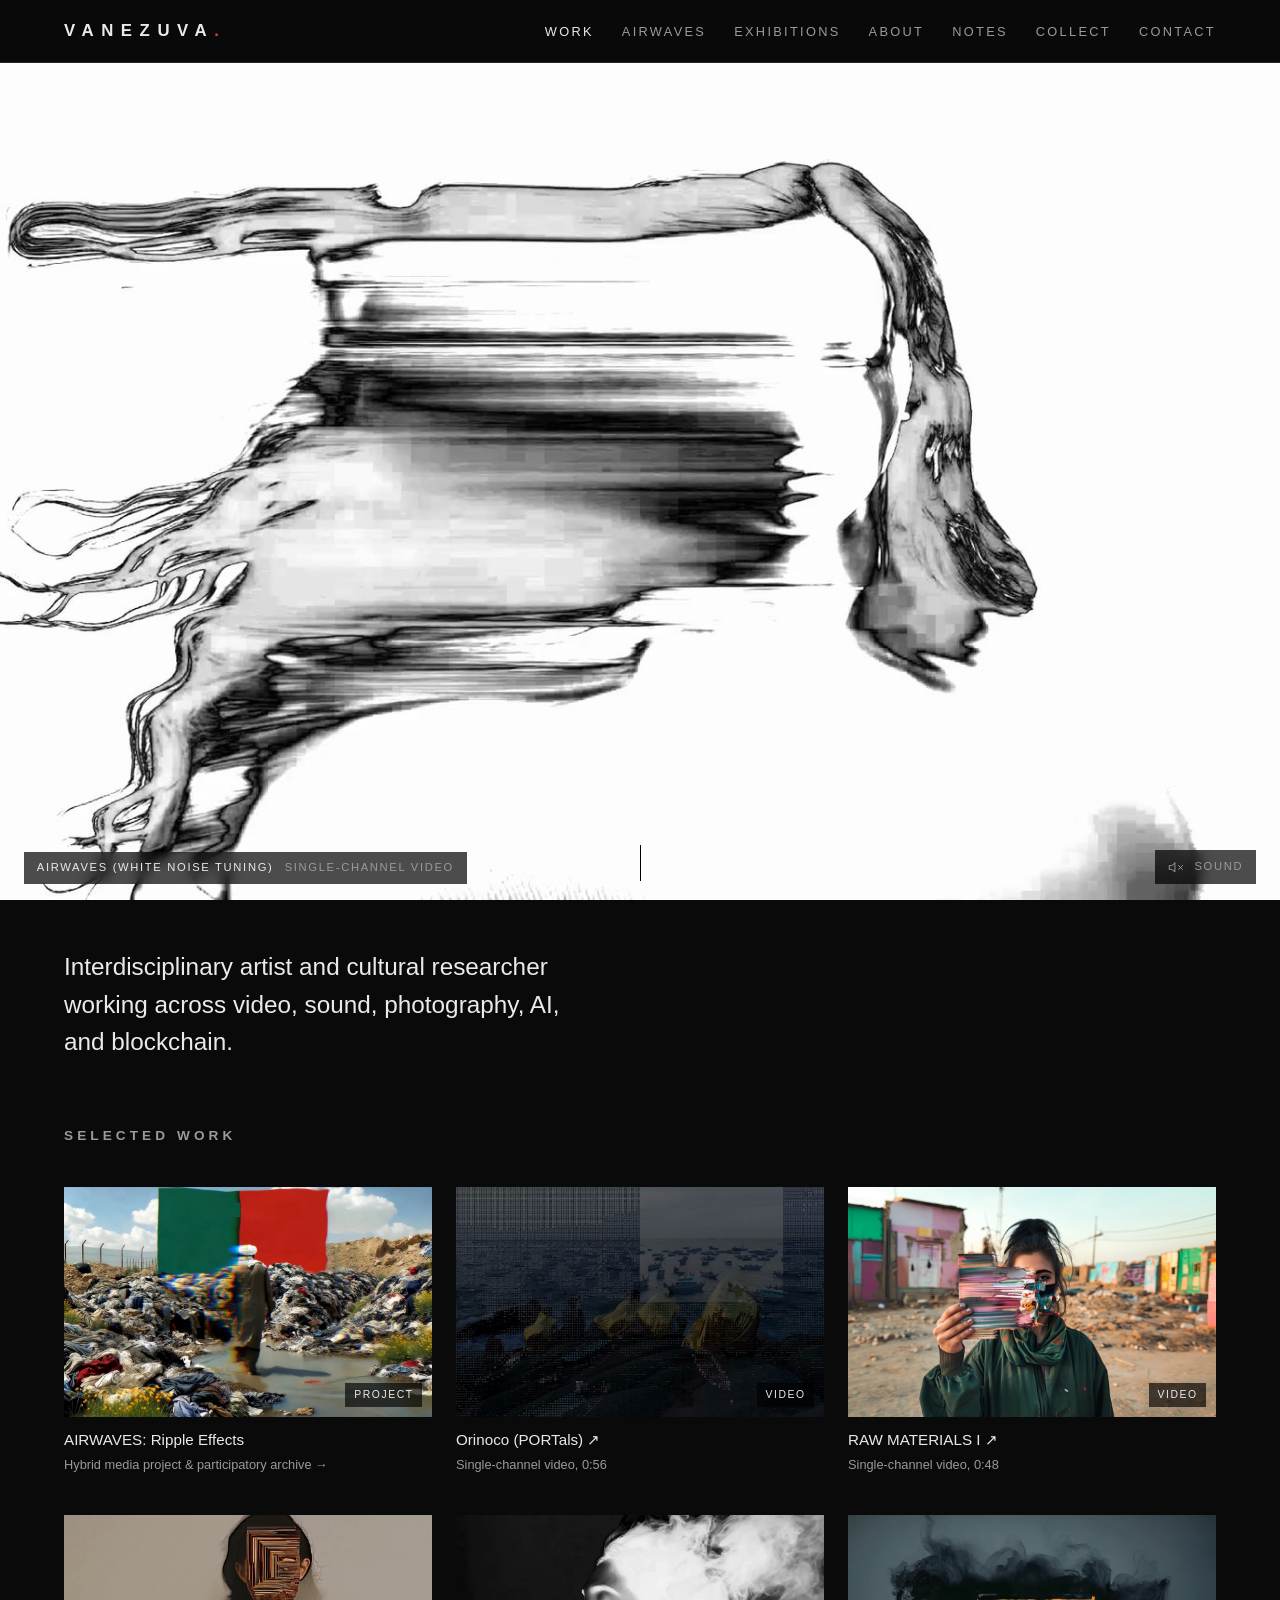
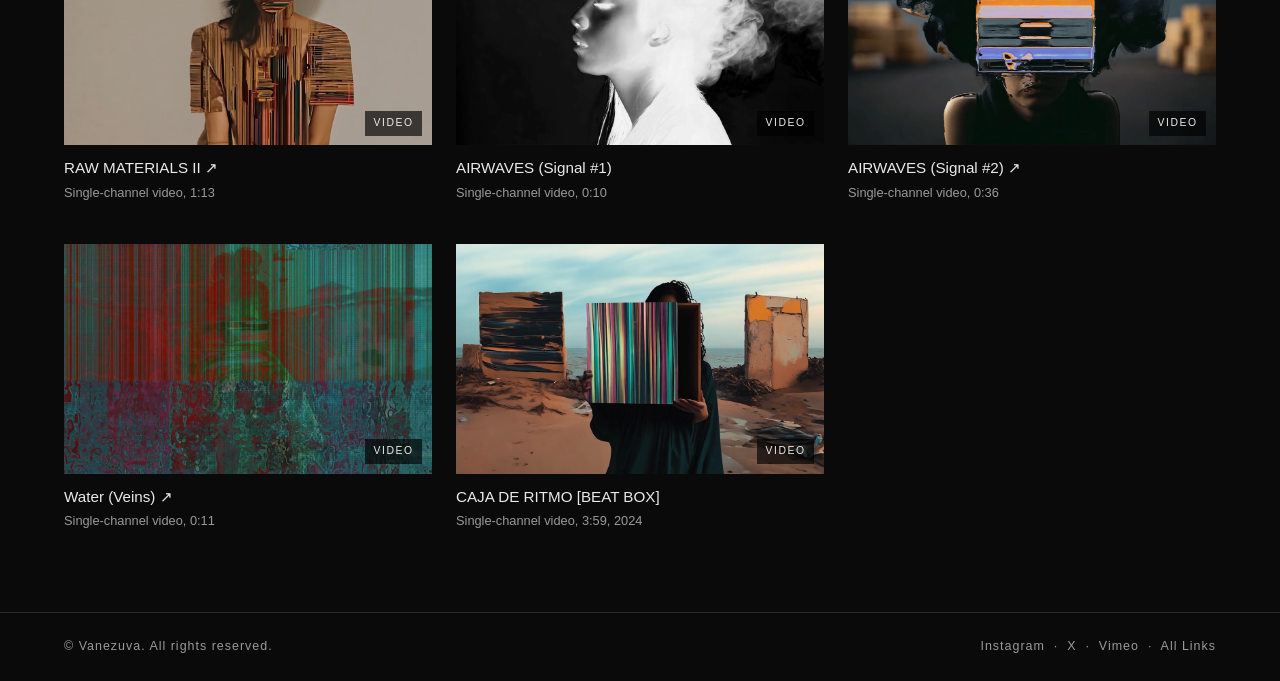
==== index.html @ 75bf6cd9 "Immersive layer: full-screen hero with sound, card previews, reveal and lightbox transitions - Homep" ====
<!DOCTYPE html>
<html lang="en">
<head>
  <meta charset="utf-8">
  <meta name="viewport" content="width=device-width, initial-scale=1">
  <title>Vanezuva — Interdisciplinary Artist | Video, Sound, AI &amp; Blockchain</title>
  <meta name="description" content="Vanezuva (Vanessa Z.V.) is an interdisciplinary artist and cultural researcher working across video, sound, photography, painting, AI, and blockchain. Selected works including AIRWAVES, RAW MATERIALS, and Orinoco (PORTals).">
  <link rel="canonical" href="https://www.vanezuva.com/">
  <meta property="og:title" content="Vanezuva — Interdisciplinary Artist">
  <meta property="og:description" content="Video, sound, photography, painting, AI, and blockchain. Selected works and exhibitions.">
  <meta property="og:type" content="website">
  <meta property="og:url" content="https://www.vanezuva.com/">
  <meta property="og:image" content="https://www.vanezuva.com/media/airwaves_white_noise_tuning_poster.jpg">
  <link rel="stylesheet" href="css/main.css?v=15">
</head>
<body>

<header>
  <div class="header-inner">
    <a class="wordmark" href="/">Vanezuva<span>.</span></a>
    <button class="nav-toggle" id="navToggle" aria-label="Menu" aria-expanded="false">
      <span></span><span></span><span></span>
    </button>
    <nav>
      <a href="/" class="active">Work</a>
      <a href="/airwaves-ripple-effects">AIRWAVES</a>
      <a href="/exhibitions">Exhibitions</a>
      <a href="/about">About</a>
      <a href="/notes">Notes</a>
      <details class="collect-menu">
        <summary>Collect</summary>
        <div class="collect-list">
          <a href="https://www.transient.xyz/@Vanezuva" target="_blank" rel="noopener"><span class="chain">Ethereum</span><span>Transient Labs</span></a>
          <a href="https://objkt.com/users/tz1ch1iQnwR1G2ZSgaQqmaymnoV4d2zzx7Fn" target="_blank" rel="noopener"><span class="chain">Tezos</span><span>objkt</span></a>
          <a href="https://gamma.io/bc1qspwr9g2lpkmxvj2ulwgym7v85rjtnqvez5m835/created" target="_blank" rel="noopener"><span class="chain">Ordinals</span><span>Gamma</span></a>
          <a href="https://www.mallow.art/u/vanezuva?tab=artworks" target="_blank" rel="noopener"><span class="chain">Solana</span><span>Mallow</span></a>
        </div>
      </details>
      <a href="/contact">Contact</a>
    </nav>
  </div>
</header>

<section class="hero hero-full">
    <video src="media/airwaves_white_noise_tuning.mp4"
           poster="media/airwaves_white_noise_tuning_poster.jpg"
           autoplay muted loop playsinline></video>
    <div class="hero-caption">
      <span class="hero-chip"><span class="title">AIRWAVES (white noise tuning)</span><span class="sub">single-channel video</span></span>
    <button class="hero-chip sound-toggle" id="heroSound" type="button" aria-pressed="false" aria-label="Turn sound on">
      <svg class="off" viewBox="0 0 24 24" fill="none" stroke="currentColor" stroke-width="1.6" stroke-linecap="round" stroke-linejoin="round" aria-hidden="true"><path d="M11 5 6 9H2v6h4l5 4V5z"/><path d="m23 9-6 6M17 9l6 6"/></svg>
      <svg class="on" viewBox="0 0 24 24" fill="none" stroke="currentColor" stroke-width="1.6" stroke-linecap="round" stroke-linejoin="round" aria-hidden="true"><path d="M11 5 6 9H2v6h4l5 4V5z"/><path d="M15.5 8.5a5 5 0 0 1 0 7M19 5a10 10 0 0 1 0 14"/></svg>
      <span>Sound</span>
    </button>
    </div>
    <span class="scroll-cue" aria-hidden="true"></span>
</section>

<main>

  <p class="site-intro reveal">Interdisciplinary artist and cultural researcher working across video, sound, photography, AI, and blockchain.</p>

  <h1 class="page-title reveal">Selected Work</h1>

  <section class="grid" id="grid">

    <article class="work reveal" data-href="/airwaves-ripple-effects" data-preview="media/previews/airwaves_ripple_effects.mp4">
      <div class="thumb">
        <img src="media/ripple_effects_still.jpg" alt="AIRWAVES: Ripple Effects — video still" loading="lazy">
        <span class="badge">Project</span>
      </div>
      <div class="meta">
        <div class="title">AIRWAVES: Ripple Effects</div>
        <div class="sub">Hybrid media project &amp; participatory archive →</div>
      </div>
    </article>

    <article class="work reveal" data-video="media/orinoco_portals.mp4" data-preview="media/previews/orinoco_portals.mp4"
             data-title="Orinoco (PORTals)" data-sub="single-channel video, 0:56"
             data-link="https://objkt.com/tokens/KT1LruoY7jir29GUMUYwxnYsbmiVmNcaML7A/23" data-linklabel="Collect ↗">
      <div class="thumb">
        <img src="media/orinoco_portals_poster.jpg" alt="Orinoco (PORTals) — video still" loading="lazy">
        <span class="badge">Video</span>
      </div>
      <div class="meta">
        <div class="title"><a href="https://objkt.com/tokens/KT1LruoY7jir29GUMUYwxnYsbmiVmNcaML7A/23" target="_blank" rel="noopener">Orinoco (PORTals) ↗</a></div>
        <div class="sub">Single-channel video, 0:56</div>
      </div>
    </article>

    <article class="work reveal" data-video="media/raw_materials_i.mp4" data-preview="media/previews/raw_materials_i.mp4"
             data-title="RAW MATERIALS I" data-sub="single-channel video, 0:48"
             data-link="https://objkt.com/tokens/KT1C41eUvXLpCamL5h27aBqhUE7v2kXi9KpT/1" data-linklabel="Collect ↗">
      <div class="thumb">
        <img src="media/raw_materials_print.jpg" alt="RAW MATERIALS I" loading="lazy">
        <span class="badge">Video</span>
      </div>
      <div class="meta">
        <div class="title"><a href="https://objkt.com/tokens/KT1C41eUvXLpCamL5h27aBqhUE7v2kXi9KpT/1" target="_blank" rel="noopener">RAW MATERIALS I ↗</a></div>
        <div class="sub">Single-channel video, 0:48</div>
      </div>
    </article>

    <article class="work reveal" data-video="media/raw_materials_ii.mp4" data-preview="media/previews/raw_materials_ii.mp4"
             data-title="RAW MATERIALS II" data-sub="single-channel video, 1:13"
             data-link="https://objkt.com/tokens/KT1C41eUvXLpCamL5h27aBqhUE7v2kXi9KpT/8" data-linklabel="Collect ↗">
      <div class="thumb">
        <img src="media/raw_materials_ii_still.jpg" alt="RAW MATERIALS II — video still" loading="lazy">
        <span class="badge">Video</span>
      </div>
      <div class="meta">
        <div class="title"><a href="https://objkt.com/tokens/KT1C41eUvXLpCamL5h27aBqhUE7v2kXi9KpT/8" target="_blank" rel="noopener">RAW MATERIALS II ↗</a></div>
        <div class="sub">Single-channel video, 1:13</div>
      </div>
    </article>

    <article class="work reveal" data-video="media/ripple_clip_1.mp4" data-preview="media/previews/ripple_clip_1.mp4"
             data-title="AIRWAVES (Signal #1)" data-sub="single-channel video, 0:10">
      <div class="thumb">
        <img src="media/airwaves_signal_1.jpg" alt="AIRWAVES (Signal #1) — video still" loading="lazy">
        <span class="badge">Video</span>
      </div>
      <div class="meta">
        <div class="title">AIRWAVES (Signal #1)</div>
        <div class="sub">Single-channel video, 0:10</div>
      </div>
    </article>

    <article class="work reveal" data-video="media/airwaves_signal_2.mp4" data-preview="media/previews/airwaves_signal_2.mp4"
             data-title="AIRWAVES (Signal #2)" data-sub="single-channel video, 0:36"
             data-link="https://www.transient.xyz/mint/airwaves-signal-2" data-linklabel="Collect ↗">
      <div class="thumb">
        <img src="media/airwaves_signal_2.jpg" alt="AIRWAVES (Signal #2) — video still" loading="lazy">
        <span class="badge">Video</span>
      </div>
      <div class="meta">
        <div class="title"><a href="https://www.transient.xyz/mint/airwaves-signal-2" target="_blank" rel="noopener">AIRWAVES (Signal #2) ↗</a></div>
        <div class="sub">Single-channel video, 0:36</div>
      </div>
    </article>

    <article class="work reveal" data-video="media/water_veins.mp4" data-preview="media/previews/water_veins.mp4"
             data-title="Water (Veins)" data-sub="single-channel video, 0:11"
             data-link="https://www.transient.xyz/mint/water-veins" data-linklabel="Collect ↗">
      <div class="thumb">
        <img src="media/water_veins_poster.jpg" alt="Water (Veins) — video still" loading="lazy">
        <span class="badge">Video</span>
      </div>
      <div class="meta">
        <div class="title"><a href="https://www.transient.xyz/mint/water-veins" target="_blank" rel="noopener">Water (Veins) ↗</a></div>
        <div class="sub">Single-channel video, 0:11</div>
      </div>
    </article>

    <article class="work reveal" data-video="media/caja_de_ritmo.mp4" data-preview="media/previews/caja_de_ritmo.mp4"
             data-title="CAJA DE RITMO [BEAT BOX]" data-sub="single-channel video, 3:59, 2024">
      <div class="thumb">
        <img src="media/caja_de_ritmo.jpg" alt="CAJA DE RITMO [BEAT BOX] — video still" loading="lazy">
        <span class="badge">Video</span>
      </div>
      <div class="meta">
        <div class="title">CAJA DE RITMO [BEAT BOX]</div>
        <div class="sub">Single-channel video, 3:59, 2024</div>
      </div>
    </article>

  </section>
</main>

<div class="lightbox" id="lightbox" aria-hidden="true">
  <button class="lightbox-close" id="lbClose" aria-label="Close">&times;</button>
  <button class="lightbox-nav prev" id="lbPrev" aria-label="Previous">&#8249;</button>
  <button class="lightbox-nav next" id="lbNext" aria-label="Next">&#8250;</button>
  <div class="lightbox-inner">
    <div id="lbMedia"></div>
    <div class="lightbox-caption">
      <span class="title" id="lbTitle"></span>
      <span id="lbSub"></span>
      <a id="lbLink" target="_blank" rel="noopener" style="display:none"></a>
    </div>
  </div>
</div>

<footer>
  <div class="footer-inner">
    <span>&copy; Vanezuva. All rights reserved.</span>
    <span>
      <a href="https://www.instagram.com/vanezuva_" target="_blank" rel="noopener">Instagram</a> &nbsp;·&nbsp;
      <a href="https://x.com/VanezuV" target="_blank" rel="noopener">X</a> &nbsp;·&nbsp;
      <a href="https://vimeo.com/user173484157" target="_blank" rel="noopener">Vimeo</a> &nbsp;·&nbsp;
      <a href="https://beacons.ai/vanezuva" target="_blank" rel="noopener">All Links</a>
    </span>
  </div>
</footer>

<script src="js/main.js?v=11"></script>
  <!-- Vercel Web Analytics (privacy-friendly, cookieless) -->
  <script>
    window.va = window.va || function () { (window.vaq = window.vaq || []).push(arguments); };
  </script>
  <script defer src="/_vercel/insights/script.js"></script>
</body>
</html>
---- css/main.css ----
/* V A N E Z U V A — main stylesheet */
:root {
  --bg: #0a0a0a;
  --bg-raised: #141414;
  --text: #eaeaea;
  --text-dim: #9a9a9a;
  --line: #2a2a2a;
  --accent: #e33b3b;
  --max: 1200px;
}

* { margin: 0; padding: 0; box-sizing: border-box; }

html { scroll-behavior: smooth; }

body {
  background: var(--bg);
  color: var(--text);
  font-family: -apple-system, BlinkMacSystemFont, "Helvetica Neue", Helvetica, Arial, sans-serif;
  font-size: 16px;
  line-height: 1.6;
  -webkit-font-smoothing: antialiased;
}

a { color: inherit; text-decoration: none; }
a:hover { color: var(--accent); }

img, video { max-width: 100%; display: block; }

/* ---------- header ---------- */
header {
  position: sticky;
  top: 0;
  z-index: 50;
  background: rgba(10, 10, 10, 0.92);
  backdrop-filter: blur(8px);
  border-bottom: 1px solid var(--line);
}
.header-inner {
  max-width: var(--max);
  margin: 0 auto;
  padding: 1.1rem 1.5rem;
  display: flex;
  align-items: baseline;
  justify-content: space-between;
  gap: 1rem;
  flex-wrap: wrap;
}
.wordmark {
  font-size: 1.05rem;
  font-weight: 600;
  letter-spacing: 0.45em;
  text-transform: uppercase;
  white-space: nowrap;
}
.wordmark:hover { color: var(--text); }
.wordmark span { color: var(--accent); }
nav { display: flex; gap: 1.75rem; }
nav a {
  font-size: 0.8rem;
  letter-spacing: 0.18em;
  text-transform: uppercase;
  color: var(--text-dim);
}
nav a.active, nav a:hover { color: var(--text); }

/* hamburger button (hidden on desktop) */
.nav-toggle { display: none; background: none; border: 0; padding: 0.4rem; cursor: pointer; }
.nav-toggle span {
  display: block;
  width: 22px;
  height: 2px;
  background: var(--text);
  margin: 5px 0;
  transition: transform 0.25s ease, opacity 0.25s ease;
}
body.nav-open .nav-toggle span:nth-child(1) { transform: translateY(7px) rotate(45deg); }
body.nav-open .nav-toggle span:nth-child(2) { opacity: 0; }
body.nav-open .nav-toggle span:nth-child(3) { transform: translateY(-7px) rotate(-45deg); }

/* Collect dropdown */
.collect-menu { position: relative; }
.collect-menu summary {
  list-style: none;
  cursor: pointer;
  font-size: 0.8rem;
  letter-spacing: 0.18em;
  text-transform: uppercase;
  color: var(--text-dim);
  touch-action: manipulation;
}
.collect-menu summary::-webkit-details-marker { display: none; }
.collect-menu summary::marker { content: ""; }
.collect-menu summary:hover, .collect-menu[open] summary { color: var(--text); }
.collect-list {
  position: absolute;
  right: 0;
  top: calc(100% + 0.8rem);
  min-width: 15rem;
  background: var(--bg-raised);
  border: 1px solid var(--line);
  z-index: 60;
}
.collect-list a {
  display: flex;
  justify-content: space-between;
  gap: 1.5rem;
  padding: 0.7rem 1rem;
  font-size: 0.8rem;
  letter-spacing: 0.1em;
  border-bottom: 1px solid var(--line);
  color: var(--text);
}
.collect-list a:last-child { border-bottom: 0; }
.collect-list a:hover { background: var(--bg); color: var(--accent); }
.collect-list .chain {
  text-transform: uppercase;
  font-size: 0.7rem;
  letter-spacing: 0.2em;
  color: var(--text-dim);
  align-self: center;
}

/* ---------- layout ---------- */
main {
  max-width: var(--max);
  margin: 0 auto;
  padding: 3rem 1.5rem 5rem;
}
.page-title {
  font-size: 0.85rem;
  letter-spacing: 0.3em;
  text-transform: uppercase;
  color: var(--text-dim);
  margin-bottom: 2.5rem;
}

/* one-line orienting statement under the homepage hero */
.site-intro {
  font-size: clamp(1.2rem, 1.9vw, 1.55rem);
  line-height: 1.55;
  max-width: 40ch;
  margin-bottom: 4rem;
}
@media (max-width: 640px) {
  .site-intro { font-size: 1.02rem; margin-bottom: 2.5rem; }
}

/* ---------- hero ---------- */
.hero { margin-bottom: 3.5rem; }
.hero video, .hero img {
  width: 100%;
  aspect-ratio: 16 / 9;
  object-fit: cover;
  background: var(--bg-raised);
}
.hero-caption {
  display: flex;
  justify-content: space-between;
  gap: 1rem;
  padding-top: 0.6rem;
  font-size: 0.85rem;
  color: var(--text-dim);
}
.hero-caption .title { color: var(--text); }

/* ---------- gallery grid ---------- */
.grid {
  display: grid;
  grid-template-columns: repeat(auto-fill, minmax(320px, 1fr));
  gap: 2.5rem 1.5rem;
}
.work { cursor: pointer; }
.work .thumb {
  position: relative;
  aspect-ratio: 16 / 10;
  overflow: hidden;
  background: var(--bg-raised);
}
.work .thumb img {
  width: 100%;
  height: 100%;
  object-fit: cover;
  transition: transform 0.5s ease, opacity 0.3s ease;
}
.work:hover .thumb img { transform: scale(1.03); }
.work .badge {
  position: absolute;
  right: 0.6rem;
  bottom: 0.6rem;
  font-size: 0.65rem;
  letter-spacing: 0.15em;
  text-transform: uppercase;
  background: rgba(0, 0, 0, 0.65);
  color: var(--text);
  padding: 0.25rem 0.55rem;
}
.work .meta { padding-top: 0.7rem; }
.work .meta .title { font-size: 0.95rem; }
.work .meta .sub {
  font-size: 0.8rem;
  color: var(--text-dim);
  margin-top: 0.15rem;
}

/* ---------- lightbox ---------- */
.lightbox {
  position: fixed;
  inset: 0;
  z-index: 100;
  background: rgba(5, 5, 5, 0.99);
  display: flex;
  align-items: center;
  justify-content: center;
  padding: 2rem;
  opacity: 0;
  visibility: hidden;
  transition: opacity 0.3s ease, visibility 0s linear 0.3s;
}
.lightbox.open { opacity: 1; visibility: visible; transition: opacity 0.3s ease; }
.lightbox-inner {
  max-width: 1100px;
  width: 100%;
  transform: translateY(14px);
  transition: transform 0.45s cubic-bezier(0.2, 0.7, 0.2, 1);
}
.lightbox.open .lightbox-inner { transform: none; }
.lightbox-inner video, .lightbox-inner img {
  width: 100%;
  max-height: 78vh;
  object-fit: contain;
  background: #000;
}
.lightbox-caption {
  display: flex;
  justify-content: space-between;
  gap: 1rem;
  padding-top: 0.8rem;
  font-size: 0.9rem;
  color: var(--text-dim);
}
.lightbox-caption .title { color: var(--text); }
.lightbox-close {
  position: absolute;
  top: 1.2rem;
  right: 1.6rem;
  font-size: 1.6rem;
  line-height: 1;
  color: var(--text-dim);
  background: none;
  border: 0;
  cursor: pointer;
}
.lightbox-close:hover { color: var(--text); }
.lightbox-nav {
  position: absolute;
  top: 50%;
  transform: translateY(-50%);
  font-size: 2.2rem;
  line-height: 1;
  padding: 1rem 0.8rem;
  color: var(--text-dim);
  background: none;
  border: 0;
  cursor: pointer;
  user-select: none;
  z-index: 2;
}
.lightbox-nav:hover { color: var(--text); }
.lightbox-nav.prev { left: 0.4rem; }
.lightbox-nav.next { right: 0.4rem; }
@media (max-width: 640px) {
  .lightbox-nav { font-size: 1.7rem; padding: 0.8rem 0.5rem; }
}

/* ---------- about ---------- */
.about-grid {
  display: grid;
  grid-template-columns: minmax(0, 1.6fr) minmax(0, 1fr);
  gap: 4rem;
}
@media (max-width: 800px) { .about-grid { grid-template-columns: 1fr; gap: 2.5rem; } }
.statement p { margin-bottom: 1.2rem; max-width: 62ch; }
.statement .lede { font-size: 1.15rem; line-height: 1.7; }

.cv h2 {
  font-size: 0.8rem;
  letter-spacing: 0.25em;
  text-transform: uppercase;
  color: var(--text-dim);
  margin: 2.2rem 0 0.9rem;
  padding-bottom: 0.4rem;
  border-bottom: 1px solid var(--line);
}
.cv h2:first-child { margin-top: 0; }
.cv ul { list-style: none; }
.cv li {
  font-size: 0.88rem;
  padding: 0.32rem 0;
  display: grid;
  grid-template-columns: 3.2rem 1fr;
  gap: 0.8rem;
}
.cv li .year { color: var(--text-dim); }
/* linked entries read as clickable without needing hover */
.cv li a {
  text-decoration: underline;
  text-decoration-color: var(--text-dim);
  text-decoration-thickness: 1px;
  text-underline-offset: 3px;
}
.cv li a::after {
  content: "\2197";
  margin-left: 0.3em;
  font-size: 0.85em;
  color: var(--text-dim);
  white-space: nowrap;
}
.cv li a:hover { color: var(--accent); text-decoration-color: var(--accent); }
.cv li a:hover::after { color: var(--accent); }

.press-shots {
  display: grid;
  grid-template-columns: 1fr 1fr;
  gap: 1rem;
  margin-top: 1.2rem;
}
.press-shots .thumb { aspect-ratio: 4 / 3; overflow: hidden; background: var(--bg-raised); }
.press-shots .thumb img { width: 100%; height: 100%; object-fit: cover; }

/* ---------- contact ---------- */
.contact-block { max-width: 40rem; }
.contact-block p { margin-bottom: 1.2rem; }
.contact-links { list-style: none; margin-top: 2rem; }
.contact-links li { padding: 0.55rem 0; border-bottom: 1px solid var(--line); }
.contact-links a {
  display: flex;
  justify-content: space-between;
  gap: 1rem;
  font-size: 0.95rem;
}
.contact-links .label {
  font-size: 0.75rem;
  letter-spacing: 0.2em;
  text-transform: uppercase;
  color: var(--text-dim);
  align-self: center;
}

/* ---------- project page ---------- */
.project-intro { max-width: 62ch; margin-bottom: 3.5rem; }
.project-intro p { margin-bottom: 1.2rem; }
.project-intro .lede { font-size: 1.15rem; line-height: 1.7; }

.collector-block {
  margin-top: 4rem;
  padding-top: 2.5rem;
  border-top: 1px solid var(--line);
  max-width: 62ch;
}
.collector-block h2 {
  font-size: 0.85rem;
  letter-spacing: 0.3em;
  text-transform: uppercase;
  color: var(--text-dim);
  margin-bottom: 1.2rem;
}
.collector-block p { margin-bottom: 1.8rem; }
.cta-row { display: flex; gap: 1rem; flex-wrap: wrap; }
.cta {
  display: inline-block;
  padding: 0.75rem 1.4rem;
  border: 1px solid var(--text);
  font-size: 0.8rem;
  letter-spacing: 0.18em;
  text-transform: uppercase;
}
.cta:hover { background: var(--text); color: var(--bg); }
.cta.secondary { border-color: var(--line); color: var(--text-dim); }
.cta.secondary:hover { background: none; border-color: var(--text); color: var(--text); }

/* ---------- YouTube embed inside lightbox ---------- */
.lb-embed { position: relative; width: 100%; aspect-ratio: 16 / 9; background: #000; }
.lb-embed iframe { position: absolute; inset: 0; width: 100%; height: 100%; border: 0; }

/* ---------- exhibition history (Exhibitions page) ---------- */
.exhibition-history {
  margin-top: 4.5rem;
  padding-top: 2.5rem;
  border-top: 1px solid var(--line);
  max-width: 46rem;
}

/* ---------- PULSO archive stream embed (AIRWAVES page) ---------- */
.archive-stream { margin-top: 4rem; }
.archive-stream iframe {
  width: 100%;
  height: 340px;
  border: 1px solid var(--line);
  background: var(--bg-raised);
  display: block;
}
.archive-stream .archive-note {
  font-size: 0.85rem;
  color: var(--text-dim);
  margin: 0.8rem 0;
  max-width: 62ch;
}
.archive-stream .archive-note a { color: var(--text); }
.archive-stream .archive-note a:hover { color: var(--accent); }
@media (max-width: 640px) {
  .archive-stream iframe { height: 300px; }
}

/* ---------- contact form ---------- */
.contact-form { margin: 2rem 0 3rem; display: flex; flex-direction: column; }
.contact-form label {
  font-size: 0.75rem;
  letter-spacing: 0.2em;
  text-transform: uppercase;
  color: var(--text-dim);
  margin: 1.1rem 0 0.4rem;
}
.contact-form input[type="text"],
.contact-form input[type="email"],
.contact-form textarea {
  background: var(--bg-raised);
  border: 1px solid var(--line);
  color: var(--text);
  font: inherit;
  padding: 0.7rem 0.9rem;
  border-radius: 0;
  -webkit-appearance: none;
}
.contact-form input:focus,
.contact-form textarea:focus {
  outline: none;
  border-color: var(--text-dim);
}
.contact-form textarea { resize: vertical; }
.contact-form button.cta {
  margin-top: 1.6rem;
  align-self: flex-start;
  background: none;
  color: var(--text);
  cursor: pointer;
}
.contact-form button.cta:hover { background: var(--text); color: var(--bg); }

/* ---------- footer ---------- */
footer { border-top: 1px solid var(--line); }
.footer-inner {
  max-width: var(--max);
  margin: 0 auto;
  padding: 1.5rem;
  display: flex;
  justify-content: space-between;
  gap: 1rem;
  flex-wrap: wrap;
  font-size: 0.78rem;
  letter-spacing: 0.08em;
  color: var(--text-dim);
}

@media (max-width: 640px) {
  body { overflow-x: hidden; }
  .wordmark { letter-spacing: 0.3em; }
  .header-inner { flex-wrap: nowrap; align-items: center; }
  .nav-toggle { display: block; }
  /* the menu becomes a vertical panel under the header, opened by the hamburger */
  nav {
    display: none;
    position: fixed;
    top: var(--header-h, 64px);
    left: 0;
    right: 0;
    max-height: calc(100vh - var(--header-h, 64px));
    overflow-y: auto;
    flex-direction: column;
    gap: 0;
    background: var(--bg-raised);
    border-top: 1px solid var(--line);
    border-bottom: 1px solid var(--line);
    z-index: 70;
  }
  body.nav-open nav { display: flex; }
  nav > a {
    padding: 0.95rem 1.2rem;
    border-bottom: 1px solid var(--line);
    font-size: 0.85rem;
  }
  nav > a:last-child { border-bottom: 0; }
  .collect-menu { position: static; border-bottom: 1px solid var(--line); }
  .collect-menu summary { padding: 0.95rem 1.2rem; }
  .collect-list {
    position: static;
    min-width: 0;
    border: 0;
    background: var(--bg);
  }
  .collect-list a { padding-left: 2.2rem; }
  main { padding: 2rem 1rem 4rem; }
}

/* ---------- notes (practice writing) ---------- */
.notes-intro { max-width: 62ch; margin-bottom: 3rem; }
.notes-intro p { margin-bottom: 1rem; }
.notes-list { list-style: none; max-width: 62ch; }
.notes-list li { padding: 1.5rem 0; border-top: 1px solid var(--line); }
.notes-list li:last-child { border-bottom: 1px solid var(--line); }
.notes-list .date, .note .date {
  font-size: 0.75rem;
  letter-spacing: 0.2em;
  text-transform: uppercase;
  color: var(--text-dim);
}
.notes-list h2 { font-size: 1.25rem; font-weight: 500; line-height: 1.3; margin: 0.35rem 0 0.4rem; }
.notes-list h2 a:hover { color: var(--accent); }
.notes-list p { color: var(--text-dim); max-width: 56ch; }

.note { max-width: 62ch; }
.note-head { margin-bottom: 2rem; }
.note-head .page-title a:hover { color: var(--text); }
.note h1 {
  font-size: clamp(1.7rem, 4vw, 2.4rem);
  font-weight: 500;
  line-height: 1.2;
  margin: 0.4rem 0 0.8rem;
  text-wrap: balance;
}
.note .standfirst { font-size: 1.15rem; line-height: 1.7; color: var(--text-dim); }
.note figure { margin: 0 0 2.4rem; }
.note figure img { width: 100%; height: auto; aspect-ratio: 16 / 9; object-fit: cover; background: var(--bg-raised); }
.note figcaption { font-size: 0.82rem; line-height: 1.5; color: var(--text-dim); padding-top: 0.6rem; }
.note-body p { margin-bottom: 1.2rem; font-size: 1.05rem; line-height: 1.75; }
.note-body h2 {
  font-size: 0.8rem;
  letter-spacing: 0.25em;
  text-transform: uppercase;
  color: var(--text-dim);
  margin: 2.6rem 0 1rem;
}
.note-body hr { border: 0; border-top: 1px solid var(--line); margin: 2.4rem 0; }
.note-body a, .note-foot a {
  text-decoration: underline;
  text-decoration-color: var(--text-dim);
  text-decoration-thickness: 1px;
  text-underline-offset: 3px;
}
.note-body a:hover, .note-foot a:hover { color: var(--accent); text-decoration-color: var(--accent); }
.note-foot {
  margin-top: 3.5rem;
  padding-top: 1.6rem;
  border-top: 1px solid var(--line);
  font-size: 0.88rem;
  line-height: 1.6;
  color: var(--text-dim);
  max-width: 62ch;
}
.note-foot a { color: var(--text); }


/* ---------- immersive layer ---------- */

/* faint grain on the black field; media and raised panels sit above it */
body { position: relative; z-index: 0; }
body::before {
  content: "";
  position: fixed;
  inset: 0;
  z-index: -1;
  pointer-events: none;
  background-image: url("data:image/svg+xml;utf8,<svg xmlns='http://www.w3.org/2000/svg' width='240' height='240'><filter id='n'><feTurbulence type='fractalNoise' baseFrequency='0.85' numOctaves='2' stitchTiles='stitch'/><feColorMatrix values='0 0 0 0 1  0 0 0 0 1  0 0 0 0 1  0 0 0 0.6 0'/></filter><rect width='100%' height='100%' filter='url(%23n)'/></svg>");
  background-size: 240px 240px;
  opacity: 0.05;
}

/* elements fade up as they enter the viewport (only when JS is running) */
html.js .reveal {
  opacity: 0;
  transform: translateY(18px);
  transition: opacity 0.7s ease, transform 0.7s cubic-bezier(0.2, 0.7, 0.2, 1);
}
html.js .reveal.in { opacity: 1; transform: none; }
.grid .reveal:nth-child(3n+2) { transition-delay: 0.08s; }
.grid .reveal:nth-child(3n+3) { transition-delay: 0.16s; }

/* cross-page fade (browsers that support cross-document view transitions) */
@media (prefers-reduced-motion: no-preference) {
  @view-transition { navigation: auto; }
  ::view-transition-old(root) { animation-duration: 0.22s; }
  ::view-transition-new(root) { animation-duration: 0.34s; }
}

/* homepage: the hero fills the viewport below the header, edge to edge */
.hero-full {
  position: relative;
  margin: 0;
  height: calc(100vh - var(--header-h, 63px));
  height: calc(100svh - var(--header-h, 63px));
  min-height: 420px;
  background: var(--bg-raised);
  overflow: hidden;
}
.hero-full video {
  width: 100%;
  height: 100%;
  aspect-ratio: auto;
  object-fit: cover;
  object-position: 50% 45%;
}
.hero-full .hero-caption {
  position: absolute;
  left: 0;
  right: 0;
  bottom: 0;
  padding: 1rem 1.5rem;
  align-items: flex-end;
  flex-wrap: wrap;
  gap: 0.5rem 1rem;
  pointer-events: none;
}
.hero-full .hero-caption > * { pointer-events: auto; }
.hero-chip {
  display: inline-flex;
  align-items: center;
  gap: 0.7rem;
  background: rgba(0, 0, 0, 0.7);
  color: var(--text);
  font-size: 0.7rem;
  letter-spacing: 0.15em;
  text-transform: uppercase;
  line-height: 1.4;
  padding: 0.5rem 0.8rem;
  -webkit-backdrop-filter: blur(6px);
  backdrop-filter: blur(6px);
}
.hero-chip .sub { color: var(--text-dim); }
.sound-toggle {
  border: 0;
  font: inherit;
  font-size: 0.7rem;
  letter-spacing: 0.15em;
  text-transform: uppercase;
  cursor: pointer;
  color: var(--text-dim);
}
.sound-toggle:hover, .sound-toggle[aria-pressed="true"] { color: var(--text); }
.sound-toggle:focus-visible { outline: 1px solid var(--text); outline-offset: 2px; }
.sound-toggle svg { width: 15px; height: 15px; display: block; }
.sound-toggle .on { display: none; }
.sound-toggle[aria-pressed="true"] .on { display: block; }
.sound-toggle[aria-pressed="true"] .off { display: none; }
/* thin line at the bottom centre that draws downward; visible on light and dark frames */
.scroll-cue {
  position: absolute;
  left: 50%;
  bottom: 1.2rem;
  width: 1px;
  height: 36px;
  background: #fff;
  mix-blend-mode: difference;
  transform-origin: top;
  animation: scroll-cue 2.4s cubic-bezier(0.4, 0, 0.2, 1) infinite;
}
@keyframes scroll-cue {
  0%   { transform: scaleY(0); opacity: 0; }
  35%  { transform: scaleY(1); opacity: 0.9; }
  100% { transform: scaleY(1) translateY(22px); opacity: 0; }
}

/* project pages: the hero runs edge to edge without cropping the frame */
.hero-wide { margin: 0; background: #000; }
.hero-wide video {
  width: 100%;
  height: auto;
  max-height: calc(100vh - var(--header-h, 63px));
  max-height: calc(100svh - var(--header-h, 63px));
  aspect-ratio: auto;
  object-fit: contain;
  background: #000;
}
.hero-wide .hero-caption {
  max-width: var(--max);
  margin: 0 auto;
  padding: 0.7rem 1.5rem 0;
}

/* gallery cards: a silent preview plays over the poster (hover, or in view on touch screens) */
.work .thumb video.preview {
  position: absolute;
  inset: 0;
  width: 100%;
  height: 100%;
  object-fit: cover;
  opacity: 0;
  transition: opacity 0.45s ease;
  pointer-events: none;
}
.work.playing .thumb video.preview { opacity: 1; }
.work.playing .thumb img { transform: scale(1.03); }

@media (max-width: 640px) {
  .hero-full { min-height: 0; height: calc(100svh - var(--header-h, 63px)); }
  .hero-full video { object-position: 62% 45%; }
  .hero-full .hero-caption { padding: 0.8rem 1rem; }
  .hero-chip { font-size: 0.64rem; padding: 0.42rem 0.65rem; }
  .hero-full .hero-chip:not(.sound-toggle) { flex-direction: column; align-items: flex-start; gap: 0.15rem; }
  .scroll-cue { display: none; }
  .hero-wide .hero-caption { padding: 0.6rem 1rem 0; }
}

@media (prefers-reduced-motion: reduce) {
  html { scroll-behavior: auto; }
  html.js .reveal { opacity: 1; transform: none; transition: none; }
  .scroll-cue { animation: none; opacity: 0.6; }
  .lightbox, .lightbox.open, .lightbox-inner { transition: none; }
  .work .thumb video.preview { display: none; }
}
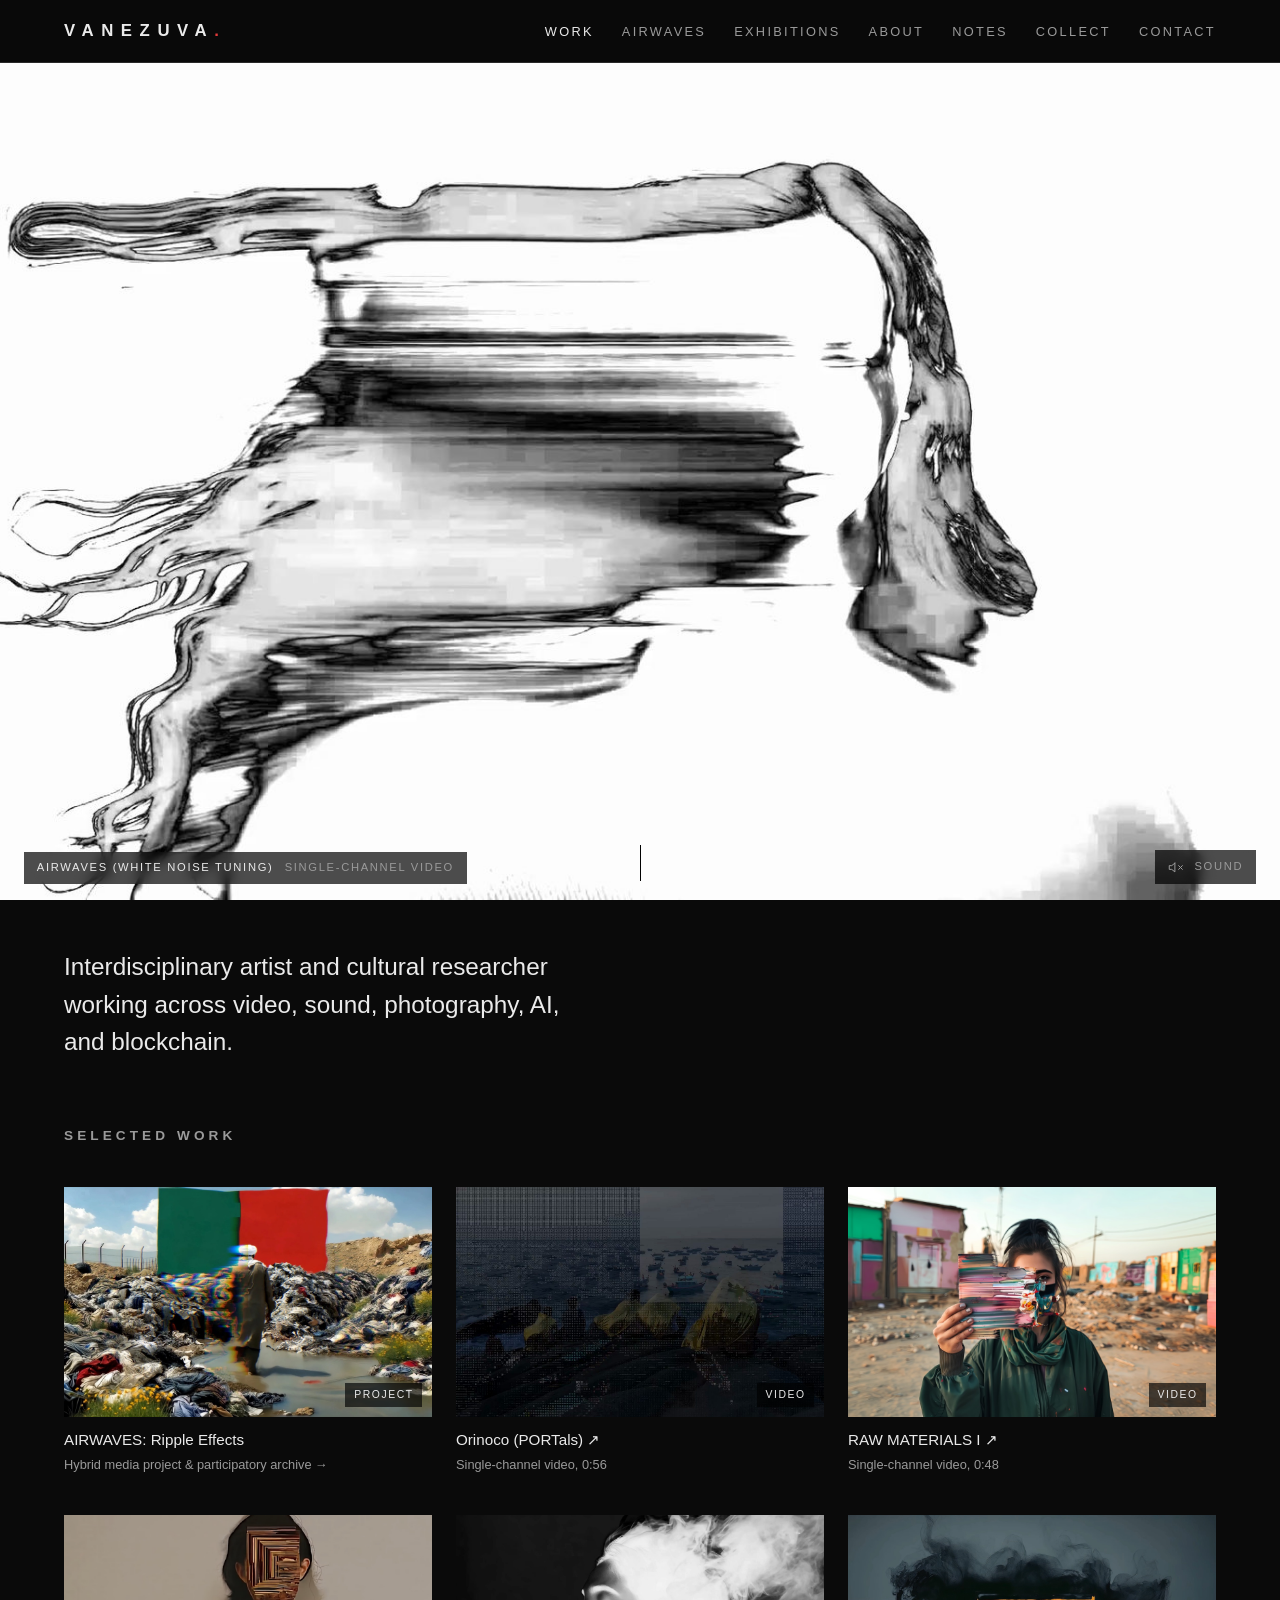
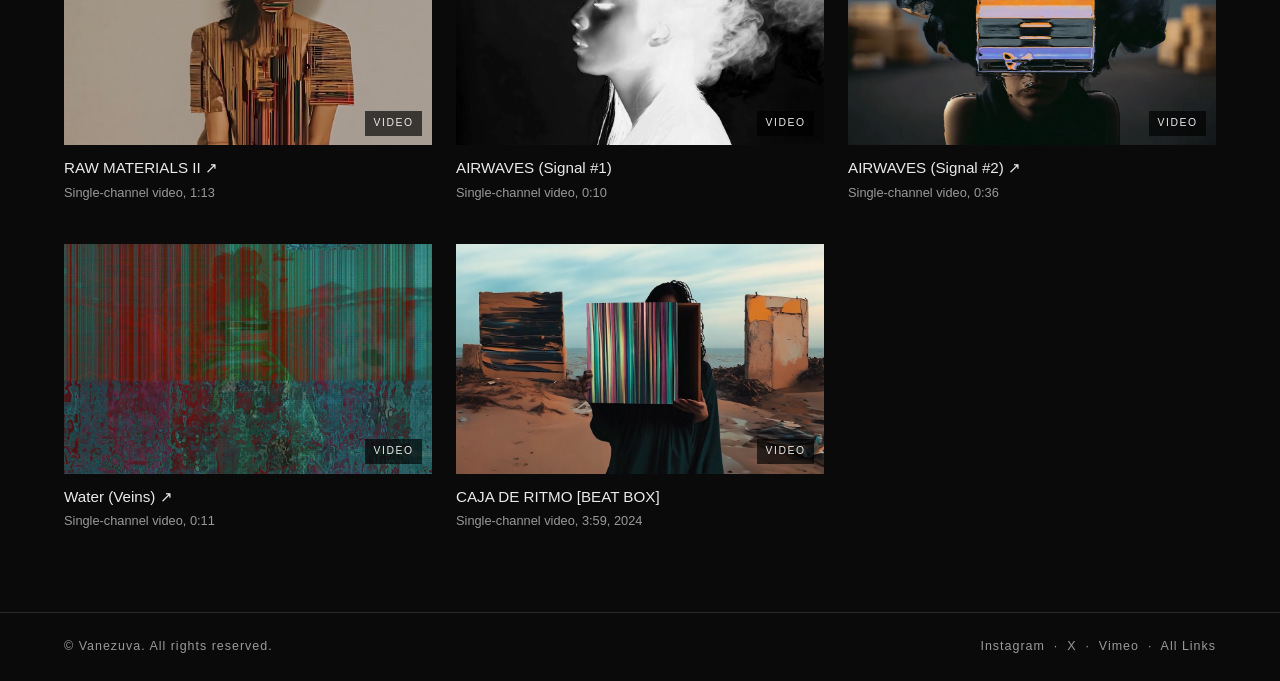
==== commit 451c5dfe: "Remove background grain" ====
--- a/index.html
+++ b/index.html
@@ -11,7 +11,7 @@
   <meta property="og:type" content="website">
   <meta property="og:url" content="https://www.vanezuva.com/">
   <meta property="og:image" content="https://www.vanezuva.com/media/airwaves_white_noise_tuning_poster.jpg">
-  <link rel="stylesheet" href="css/main.css?v=15">
+  <link rel="stylesheet" href="css/main.css?v=16">
 </head>
 <body>
 
--- a/css/main.css
+++ b/css/main.css
@@ -562,19 +562,6 @@
 
 /* ---------- immersive layer ---------- */
 
-/* faint grain on the black field; media and raised panels sit above it */
-body { position: relative; z-index: 0; }
-body::before {
-  content: "";
-  position: fixed;
-  inset: 0;
-  z-index: -1;
-  pointer-events: none;
-  background-image: url("data:image/svg+xml;utf8,<svg xmlns='http://www.w3.org/2000/svg' width='240' height='240'><filter id='n'><feTurbulence type='fractalNoise' baseFrequency='0.85' numOctaves='2' stitchTiles='stitch'/><feColorMatrix values='0 0 0 0 1  0 0 0 0 1  0 0 0 0 1  0 0 0 0.6 0'/></filter><rect width='100%' height='100%' filter='url(%23n)'/></svg>");
-  background-size: 240px 240px;
-  opacity: 0.05;
-}
-
 /* elements fade up as they enter the viewport (only when JS is running) */
 html.js .reveal {
   opacity: 0;
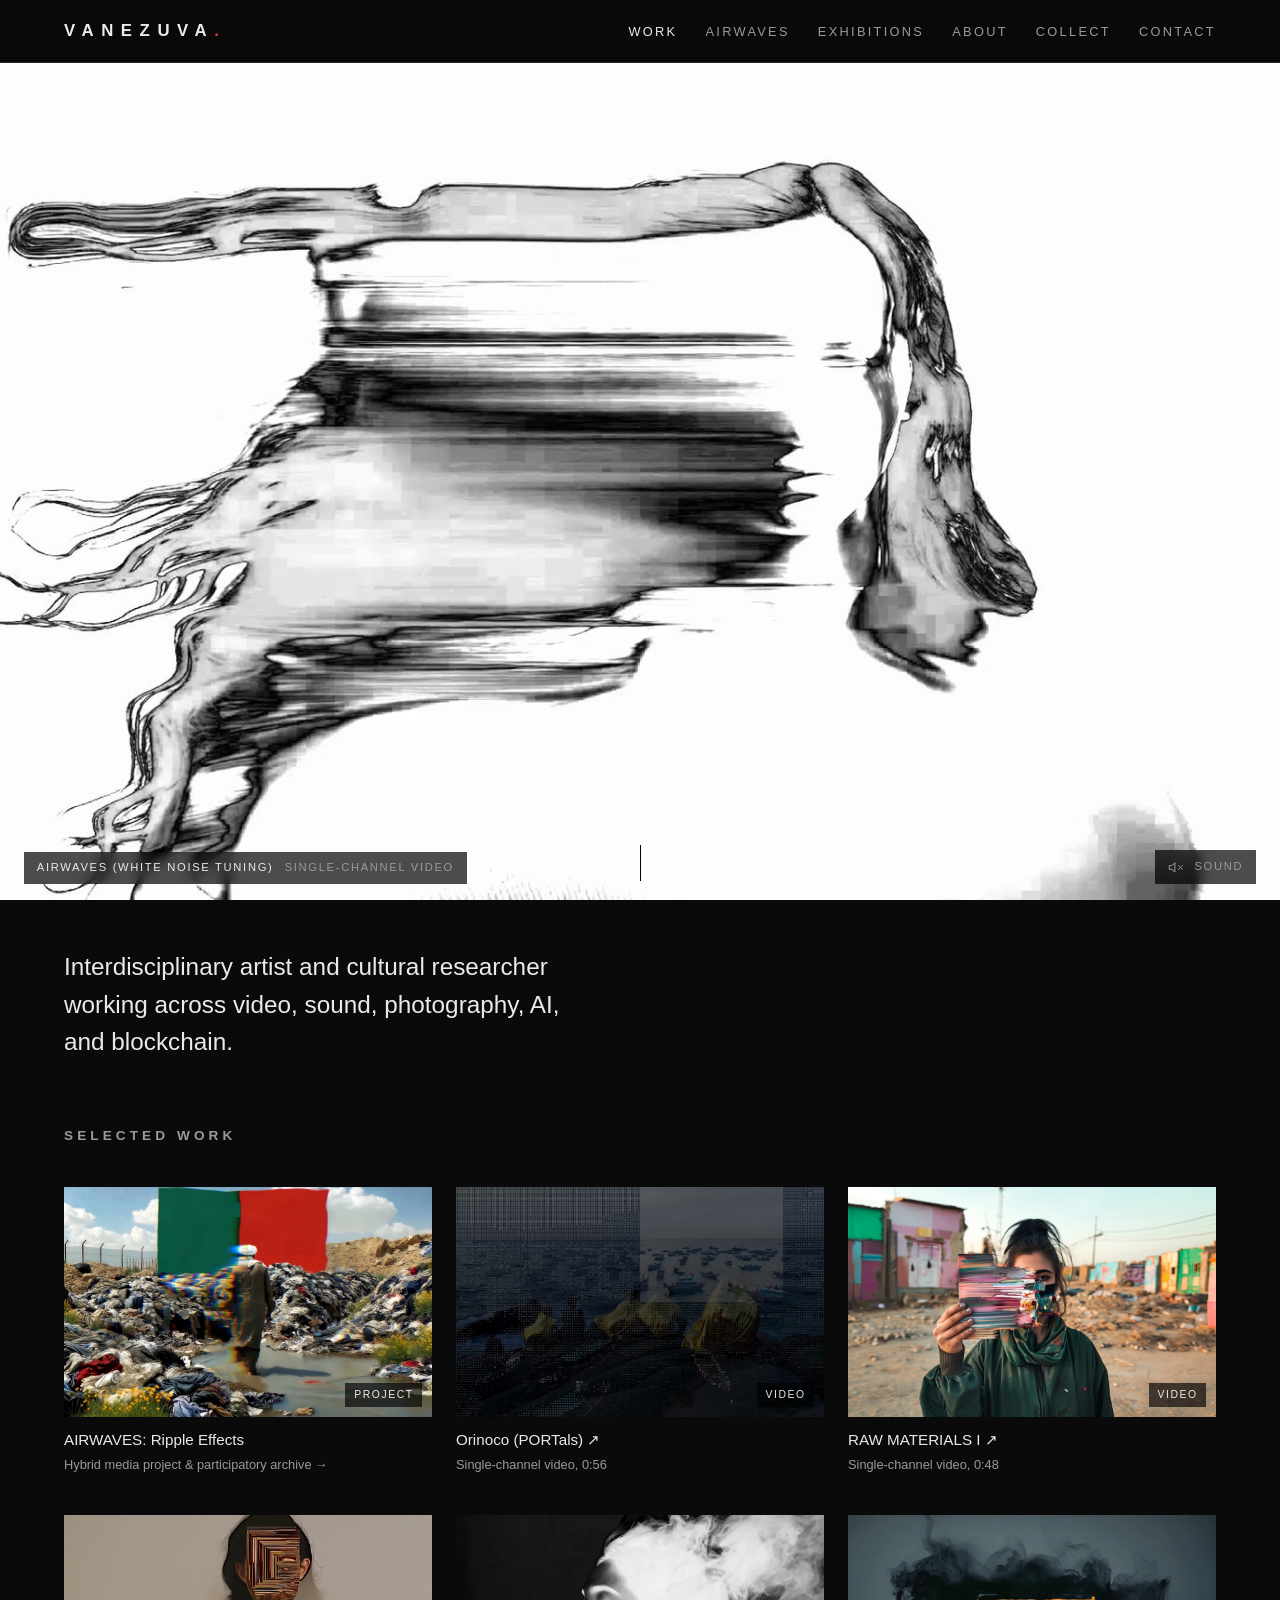
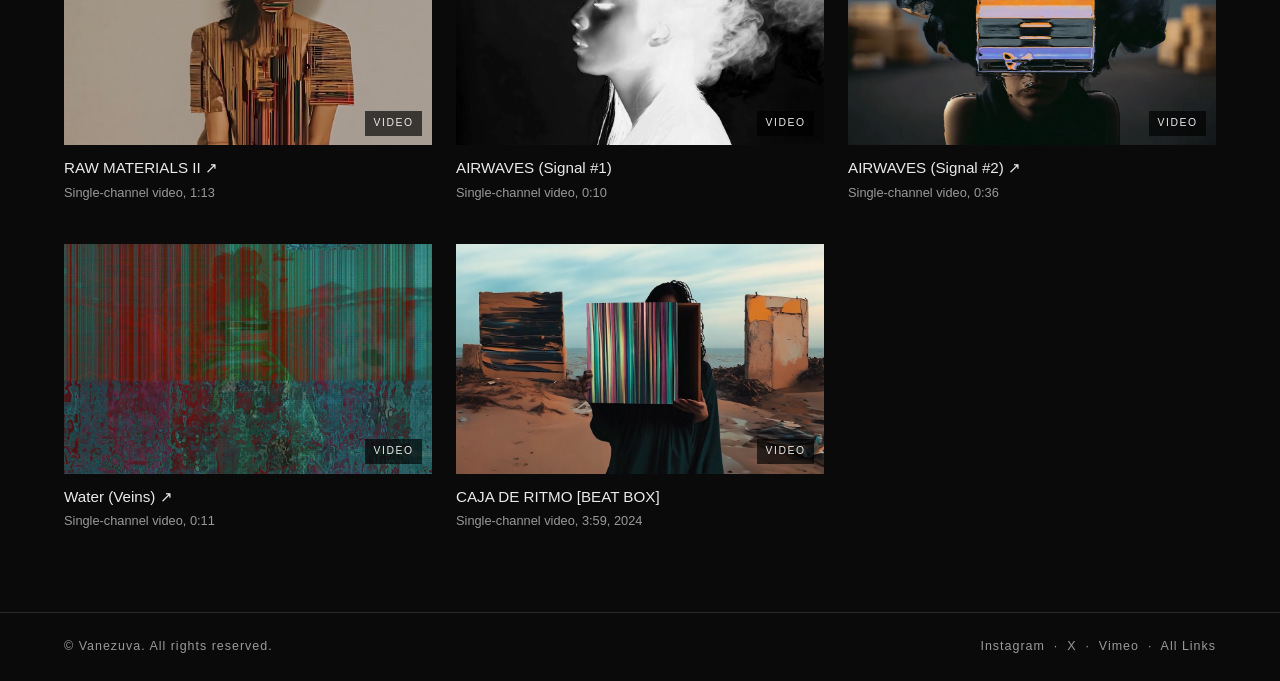
==== commit ee8ecc54: "Remove the Notes section (index, post, RSS feed); redirect old URLs home Co-Authored-By: Claude Fabl" ====
--- a/index.html
+++ b/index.html
@@ -26,7 +26,6 @@
       <a href="/airwaves-ripple-effects">AIRWAVES</a>
       <a href="/exhibitions">Exhibitions</a>
       <a href="/about">About</a>
-      <a href="/notes">Notes</a>
       <details class="collect-menu">
         <summary>Collect</summary>
         <div class="collect-list">
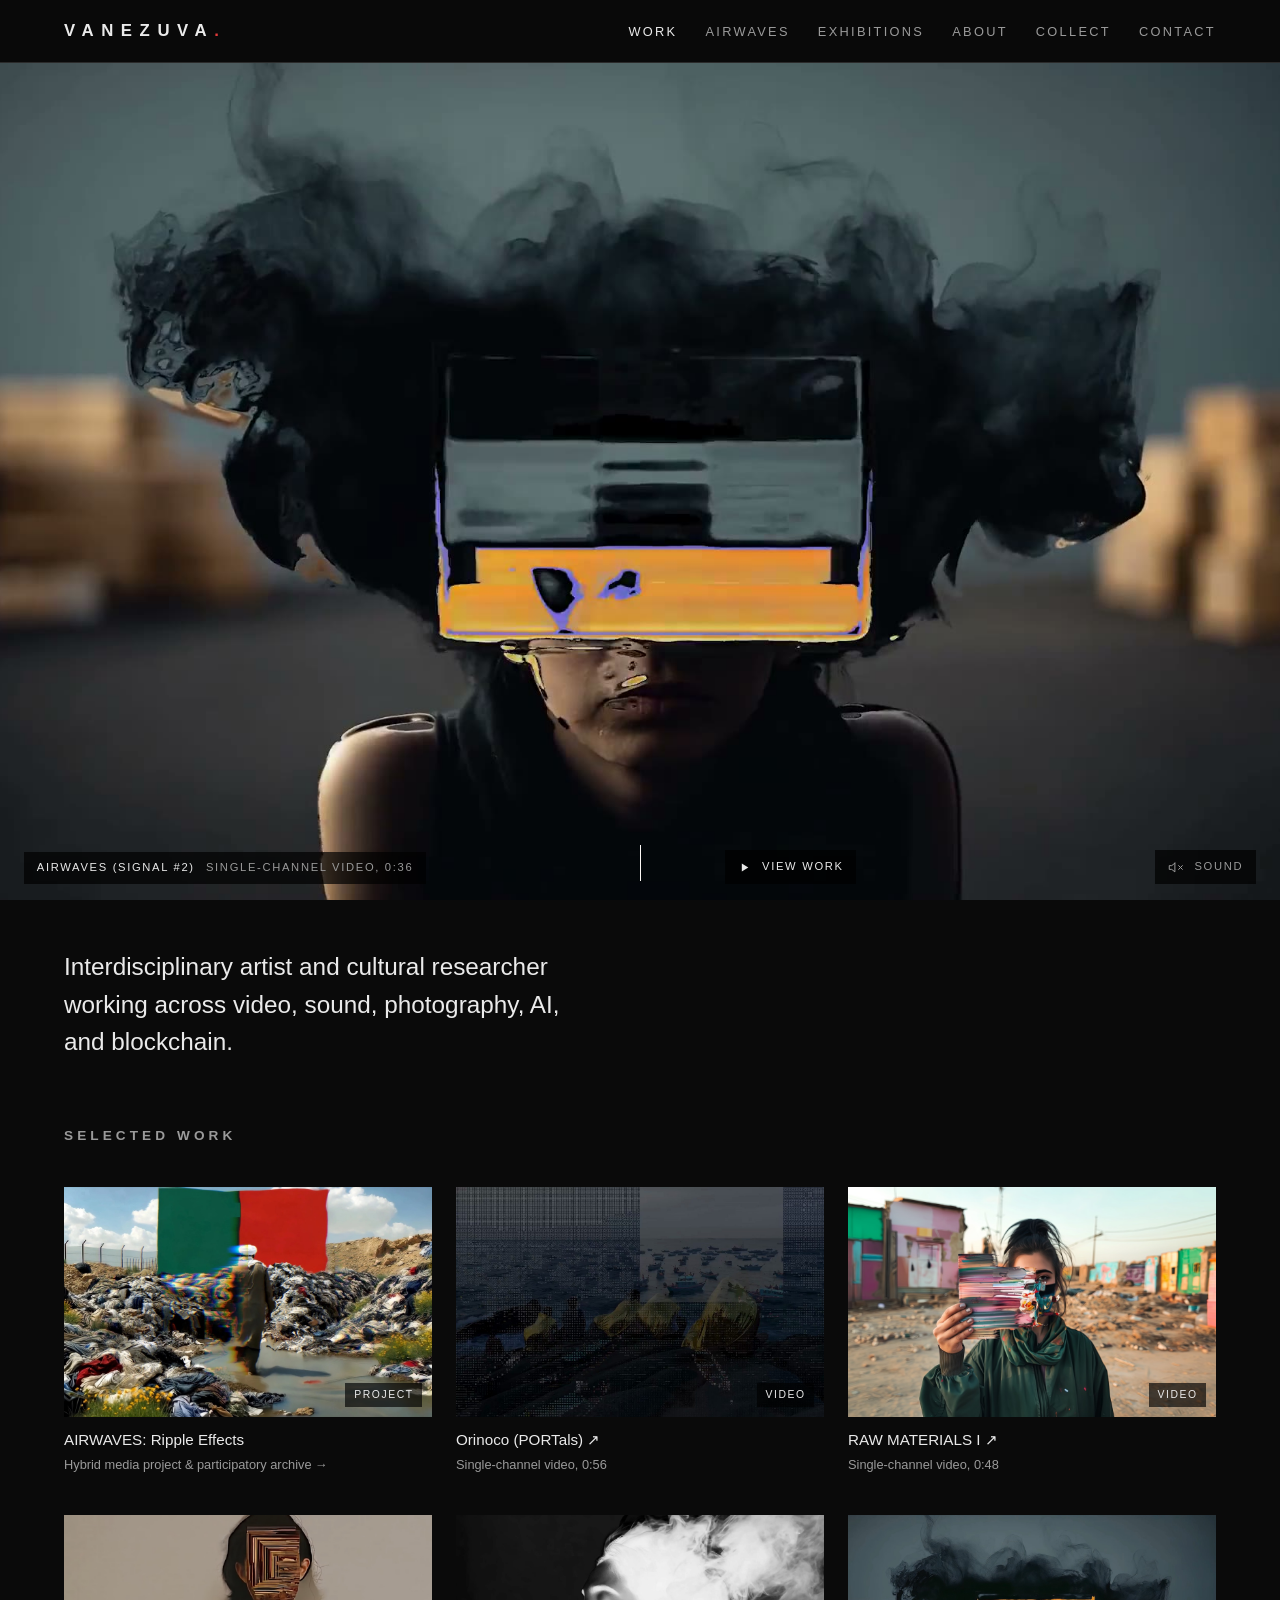
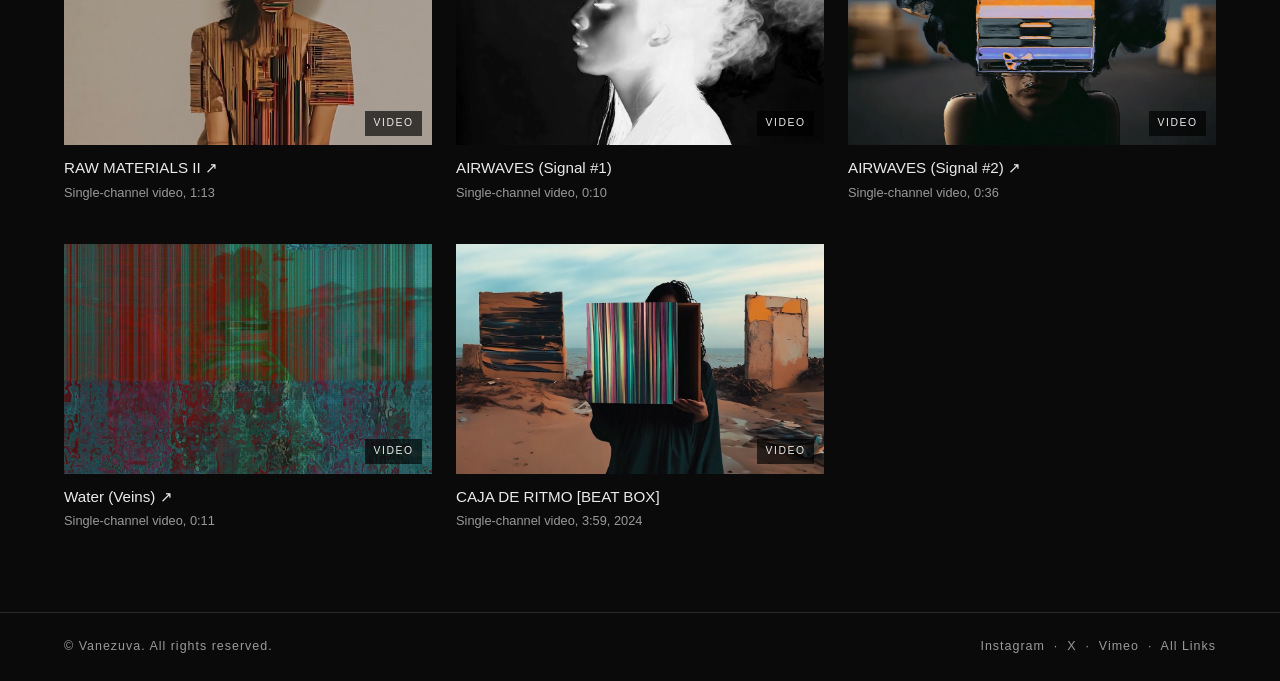
==== commit 9a9991e4: "Phone-friendly loops, homepage hero rotation, full reel on Exhibitions - Every hero and band carries" ====
--- a/index.html
+++ b/index.html
@@ -11,7 +11,7 @@
   <meta property="og:type" content="website">
   <meta property="og:url" content="https://www.vanezuva.com/">
   <meta property="og:image" content="https://www.vanezuva.com/media/airwaves_white_noise_tuning_poster.jpg">
-  <link rel="stylesheet" href="css/main.css?v=16">
+  <link rel="stylesheet" href="css/main.css?v=20">
 </head>
 <body>
 
@@ -41,11 +41,15 @@
 </header>
 
 <section class="hero hero-full">
-    <video src="media/airwaves_white_noise_tuning.mp4"
-           poster="media/airwaves_white_noise_tuning_poster.jpg"
-           autoplay muted loop playsinline></video>
+    <!-- the hero rotates through the works on this page; the list below drives it -->
+    <video poster="media/airwaves_white_noise_tuning_poster.jpg" muted playsinline preload="auto"></video>
+    <video muted playsinline preload="auto"></video>
     <div class="hero-caption">
-      <span class="hero-chip"><span class="title">AIRWAVES (white noise tuning)</span><span class="sub">single-channel video</span></span>
+      <span class="hero-chip"><span class="title">AIRWAVES (white noise tuning)</span><span class="sub">single-channel video, 1:00</span></span>
+      <button class="hero-chip hero-play" type="button">
+        <svg viewBox="0 0 24 24" fill="currentColor" aria-hidden="true"><path d="M7 4.5v15l12-7.5z"/></svg>
+        <span>View work</span>
+      </button>
     <button class="hero-chip sound-toggle" id="heroSound" type="button" aria-pressed="false" aria-label="Turn sound on">
       <svg class="off" viewBox="0 0 24 24" fill="none" stroke="currentColor" stroke-width="1.6" stroke-linecap="round" stroke-linejoin="round" aria-hidden="true"><path d="M11 5 6 9H2v6h4l5 4V5z"/><path d="m23 9-6 6M17 9l6 6"/></svg>
       <svg class="on" viewBox="0 0 24 24" fill="none" stroke="currentColor" stroke-width="1.6" stroke-linecap="round" stroke-linejoin="round" aria-hidden="true"><path d="M11 5 6 9H2v6h4l5 4V5z"/><path d="M15.5 8.5a5 5 0 0 1 0 7M19 5a10 10 0 0 1 0 14"/></svg>
@@ -53,6 +57,97 @@
     </button>
     </div>
     <span class="scroll-cue" aria-hidden="true"></span>
+  <script type="application/json" id="heroRotation">
+[
+  {
+    "title": "AIRWAVES (white noise tuning)",
+    "sub": "single-channel video, 1:00",
+    "src": "media/hero/airwaves_white_noise_tuning.mp4",
+    "mobile": "media/mobile/airwaves_white_noise_tuning.mp4",
+    "poster": "media/hero/airwaves_white_noise_tuning.jpg",
+    "full": "media/airwaves_white_noise_tuning.mp4",
+    "link": "https://objkt.com/tokens/KT1Cjfuo5vEiPGByBb6BzaxFDQvJH24eppp5/3",
+    "linklabel": "Collect ↗"
+  },
+  {
+    "title": "AIRWAVES: Ripple Effects",
+    "sub": "hybrid media project, 3:43",
+    "src": "media/ambient/airwaves_ripple_effects.mp4",
+    "mobile": "media/mobile/airwaves_ripple_effects.mp4",
+    "poster": "media/hero/airwaves_ripple_effects.jpg",
+    "full": "media/airwaves_ripple_effects.mp4",
+    "link": "/airwaves-ripple-effects",
+    "linklabel": "Project page →"
+  },
+  {
+    "title": "Orinoco (PORTals)",
+    "sub": "single-channel video, 0:56",
+    "src": "media/hero/orinoco_portals.mp4",
+    "mobile": "media/mobile/orinoco_portals.mp4",
+    "poster": "media/hero/orinoco_portals.jpg",
+    "full": "media/orinoco_portals.mp4",
+    "link": "https://objkt.com/tokens/KT1LruoY7jir29GUMUYwxnYsbmiVmNcaML7A/23",
+    "linklabel": "Collect ↗"
+  },
+  {
+    "title": "RAW MATERIALS I",
+    "sub": "single-channel video, 0:48",
+    "square": true,
+    "src": "media/hero/raw_materials_i.mp4",
+    "mobile": "media/mobile/raw_materials_i.mp4",
+    "poster": "media/hero/raw_materials_i.jpg",
+    "full": "media/raw_materials_i.mp4",
+    "link": "https://objkt.com/tokens/KT1C41eUvXLpCamL5h27aBqhUE7v2kXi9KpT/1",
+    "linklabel": "Collect ↗"
+  },
+  {
+    "title": "RAW MATERIALS II",
+    "sub": "single-channel video, 1:13",
+    "src": "media/hero/raw_materials_ii.mp4",
+    "mobile": "media/mobile/raw_materials_ii.mp4",
+    "poster": "media/hero/raw_materials_ii.jpg",
+    "full": "media/raw_materials_ii.mp4",
+    "link": "https://objkt.com/tokens/KT1C41eUvXLpCamL5h27aBqhUE7v2kXi9KpT/8",
+    "linklabel": "Collect ↗"
+  },
+  {
+    "title": "AIRWAVES (Signal #1)",
+    "sub": "single-channel video, 0:10",
+    "src": "media/ripple_clip_1.mp4",
+    "mobile": "media/mobile/ripple_clip_1.mp4",
+    "poster": "media/hero/ripple_clip_1.jpg",
+    "full": "media/ripple_clip_1.mp4"
+  },
+  {
+    "title": "AIRWAVES (Signal #2)",
+    "sub": "single-channel video, 0:36",
+    "src": "media/hero/airwaves_signal_2.mp4",
+    "mobile": "media/mobile/airwaves_signal_2.mp4",
+    "poster": "media/hero/airwaves_signal_2.jpg",
+    "full": "media/airwaves_signal_2.mp4",
+    "link": "https://www.transient.xyz/mint/airwaves-signal-2",
+    "linklabel": "Collect ↗"
+  },
+  {
+    "title": "Water (Veins)",
+    "sub": "single-channel video, 0:11",
+    "src": "media/water_veins.mp4",
+    "mobile": "media/mobile/water_veins.mp4",
+    "poster": "media/hero/water_veins.jpg",
+    "full": "media/water_veins.mp4",
+    "link": "https://www.transient.xyz/mint/water-veins",
+    "linklabel": "Collect ↗"
+  },
+  {
+    "title": "CAJA DE RITMO [BEAT BOX]",
+    "sub": "single-channel video, 3:59, 2024",
+    "src": "media/hero/caja_de_ritmo.mp4",
+    "mobile": "media/mobile/caja_de_ritmo.mp4",
+    "poster": "media/hero/caja_de_ritmo.jpg",
+    "full": "media/caja_de_ritmo.mp4"
+  }
+]
+  </script>
 </section>
 
 <main>
@@ -192,7 +287,7 @@
   </div>
 </footer>
 
-<script src="js/main.js?v=11"></script>
+<script src="js/main.js?v=14"></script>
   <!-- Vercel Web Analytics (privacy-friendly, cookieless) -->
   <script>
     window.va = window.va || function () { (window.vaq = window.vaq || []).push(arguments); };
--- a/css/main.css
+++ b/css/main.css
@@ -281,7 +281,7 @@
 }
 @media (max-width: 800px) { .about-grid { grid-template-columns: 1fr; gap: 2.5rem; } }
 .statement p { margin-bottom: 1.2rem; max-width: 62ch; }
-.statement .lede { font-size: 1.15rem; line-height: 1.7; }
+.statement .lede, .contact-block .lede { font-size: clamp(1.2rem, 1.9vw, 1.55rem); line-height: 1.55; max-width: 40ch; }
 
 .cv h2 {
   font-size: 0.8rem;
@@ -596,7 +596,7 @@
   object-fit: cover;
   object-position: 50% 45%;
 }
-.hero-full .hero-caption {
+.hero-full .hero-caption, .hero-band .hero-caption {
   position: absolute;
   left: 0;
   right: 0;
@@ -607,8 +607,32 @@
   gap: 0.5rem 1rem;
   pointer-events: none;
 }
-.hero-full .hero-caption > * { pointer-events: auto; }
+.hero-full .hero-caption > *, .hero-band .hero-caption > * { pointer-events: auto; }
+
+/* secondary pages open on a shorter ambient band of a work */
+.hero-band {
+  position: relative;
+  margin: 0;
+  height: 52vh;
+  height: 52svh;
+  min-height: 300px;
+  max-height: 600px;
+  background: var(--bg-raised);
+  overflow: hidden;
+}
+.hero-band video {
+  width: 100%;
+  height: 100%;
+  aspect-ratio: auto;
+  object-fit: cover;
+}
+/* square works: the band grows to fit the whole square on black instead of cropping it */
+.hero-band.square { height: min(72vh, 100vw); height: min(72svh, 100vw); max-height: none; background: #000; }
+.hero-band.square video { object-fit: contain; background: #000; }
+/* caption box matches the square's width so the chip aligns with the work, not the viewport */
+.hero-band.square .hero-caption { left: 50%; right: auto; width: min(72vh, 100vw); width: min(72svh, 100vw); transform: translateX(-50%); }
 .hero-chip {
+  max-width: 100%;
   display: inline-flex;
   align-items: center;
   gap: 0.7rem;
@@ -619,11 +643,9 @@
   text-transform: uppercase;
   line-height: 1.4;
   padding: 0.5rem 0.8rem;
-  -webkit-backdrop-filter: blur(6px);
-  backdrop-filter: blur(6px);
 }
 .hero-chip .sub { color: var(--text-dim); }
-.sound-toggle {
+.sound-toggle, .hero-play {
   border: 0;
   font: inherit;
   font-size: 0.7rem;
@@ -633,11 +655,25 @@
   color: var(--text-dim);
 }
 .sound-toggle:hover, .sound-toggle[aria-pressed="true"] { color: var(--text); }
-.sound-toggle:focus-visible { outline: 1px solid var(--text); outline-offset: 2px; }
+.hero-play { color: var(--text); }
+.hero-play:hover { color: var(--accent); }
+.hero-play svg { width: 13px; height: 13px; display: block; }
+.sound-toggle:focus-visible, .hero-play:focus-visible { outline: 1px solid var(--text); outline-offset: 2px; }
 .sound-toggle svg { width: 15px; height: 15px; display: block; }
 .sound-toggle .on { display: none; }
 .sound-toggle[aria-pressed="true"] .on { display: block; }
 .sound-toggle[aria-pressed="true"] .off { display: none; }
+/* homepage rotation: two stacked loops crossfade; square works sit whole on black */
+.hero-full video.rotor {
+  position: absolute;
+  inset: 0;
+  opacity: 0;
+  background: #000;
+  transition: opacity 1s ease;
+}
+.hero-full video.rotor.is-active { opacity: 1; }
+.hero-full video.contain { object-fit: contain; }
+
 /* thin line at the bottom centre that draws downward; visible on light and dark frames */
 .scroll-cue {
   position: absolute;
@@ -690,9 +726,12 @@
 @media (max-width: 640px) {
   .hero-full { min-height: 0; height: calc(100svh - var(--header-h, 63px)); }
   .hero-full video { object-position: 62% 45%; }
-  .hero-full .hero-caption { padding: 0.8rem 1rem; }
+  .hero-full .hero-caption, .hero-band .hero-caption { padding: 0.8rem 1rem; }
+  .hero-band { height: 42svh; min-height: 240px; }
   .hero-chip { font-size: 0.64rem; padding: 0.42rem 0.65rem; }
-  .hero-full .hero-chip:not(.sound-toggle) { flex-direction: column; align-items: flex-start; gap: 0.15rem; }
+  /* caption chip on its own row; Watch and Sound share the row below it */
+  .hero-full .hero-caption > span.hero-chip, .hero-band .hero-caption > span.hero-chip { flex-basis: 100%; flex-direction: column; align-items: flex-start; gap: 0.15rem; }
+  .hero-play, .sound-toggle { white-space: nowrap; }
   .scroll-cue { display: none; }
   .hero-wide .hero-caption { padding: 0.6rem 1rem 0; }
 }
@@ -701,6 +740,6 @@
   html { scroll-behavior: auto; }
   html.js .reveal { opacity: 1; transform: none; transition: none; }
   .scroll-cue { animation: none; opacity: 0.6; }
-  .lightbox, .lightbox.open, .lightbox-inner { transition: none; }
+  .lightbox, .lightbox.open, .lightbox-inner, .hero-full video.rotor { transition: none; }
   .work .thumb video.preview { display: none; }
 }
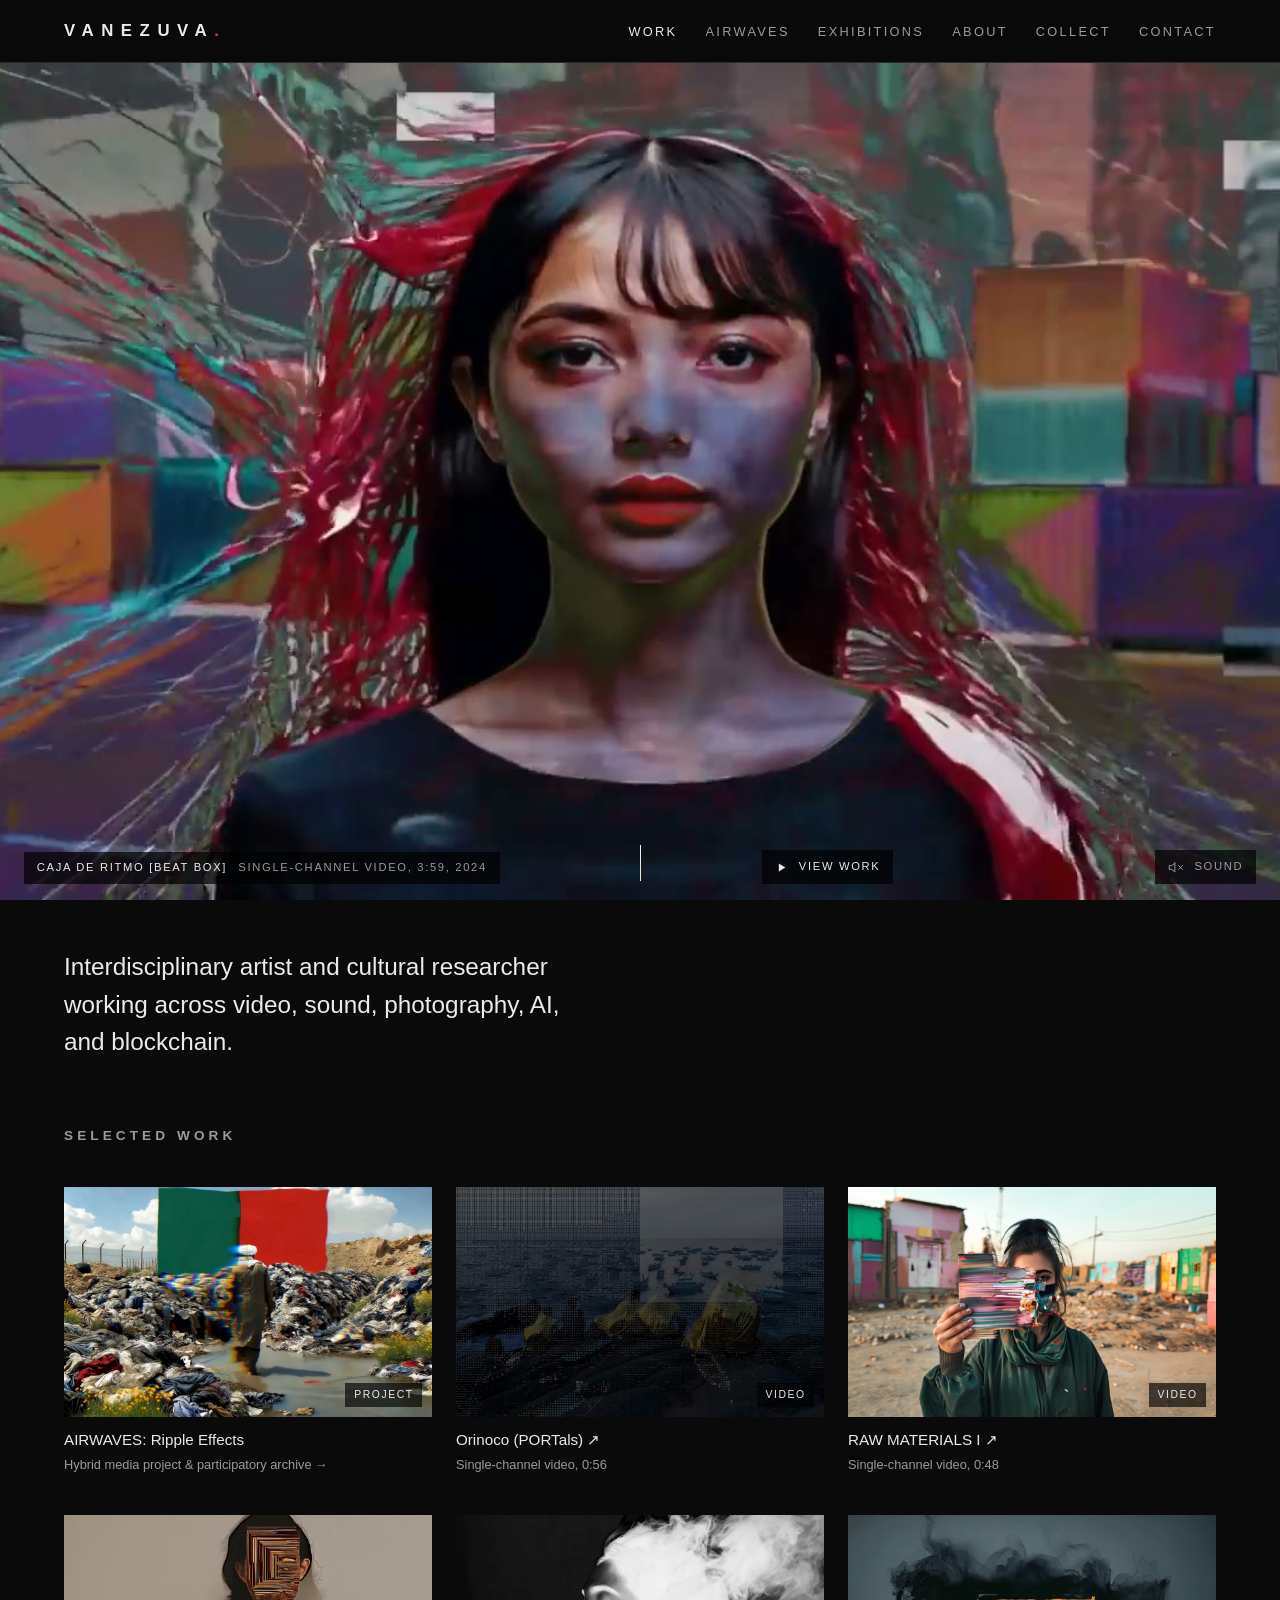
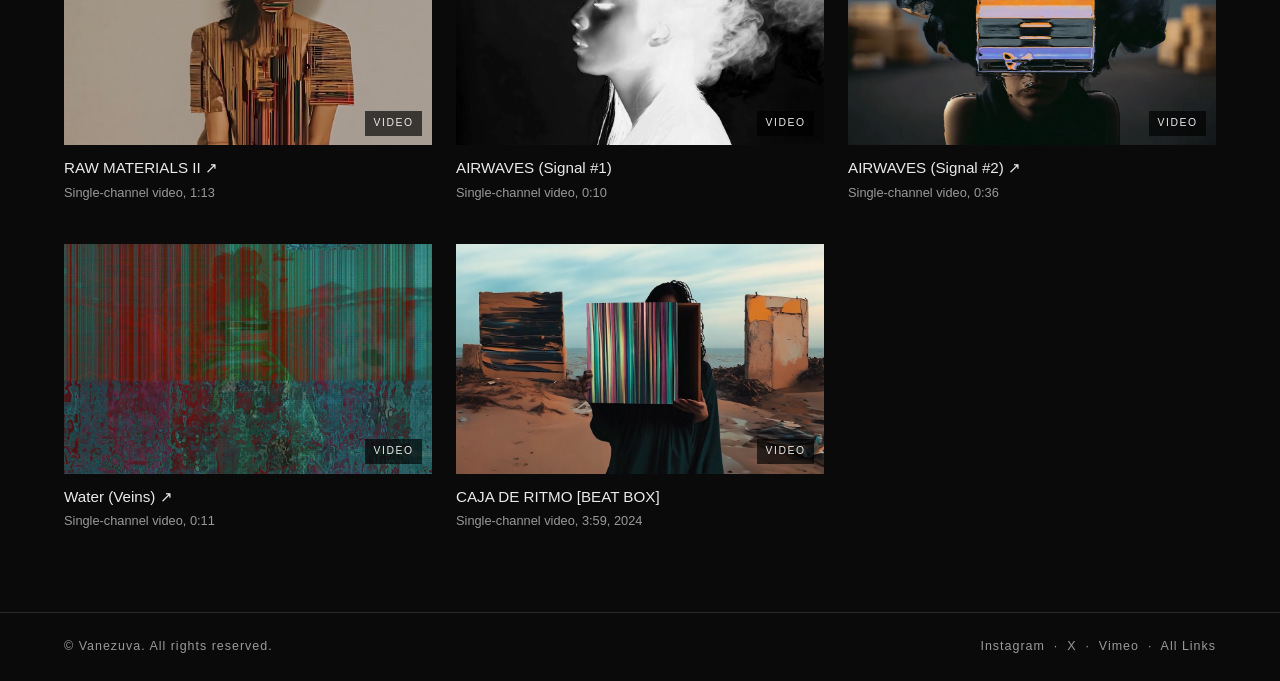
==== commit b31f28f4: "CAJA DE RITMO: corrected 24 fps master, new hero section at 1:16; loops at native rate - The stored " ====
--- a/index.html
+++ b/index.html
@@ -144,7 +144,7 @@
     "src": "media/hero/caja_de_ritmo.mp4",
     "mobile": "media/mobile/caja_de_ritmo.mp4",
     "poster": "media/hero/caja_de_ritmo.jpg",
-    "full": "media/caja_de_ritmo.mp4"
+    "full": "media/caja_de_ritmo_24fps.mp4"
   }
 ]
   </script>
@@ -246,7 +246,7 @@
       </div>
     </article>
 
-    <article class="work reveal" data-video="media/caja_de_ritmo.mp4" data-preview="media/previews/caja_de_ritmo.mp4"
+    <article class="work reveal" data-video="media/caja_de_ritmo_24fps.mp4" data-preview="media/previews/caja_de_ritmo.mp4"
              data-title="CAJA DE RITMO [BEAT BOX]" data-sub="single-channel video, 3:59, 2024">
       <div class="thumb">
         <img src="media/caja_de_ritmo.jpg" alt="CAJA DE RITMO [BEAT BOX] — video still" loading="lazy">
@@ -287,7 +287,7 @@
   </div>
 </footer>
 
-<script src="js/main.js?v=14"></script>
+<script src="js/main.js?v=15"></script>
   <!-- Vercel Web Analytics (privacy-friendly, cookieless) -->
   <script>
     window.va = window.va || function () { (window.vaq = window.vaq || []).push(arguments); };
